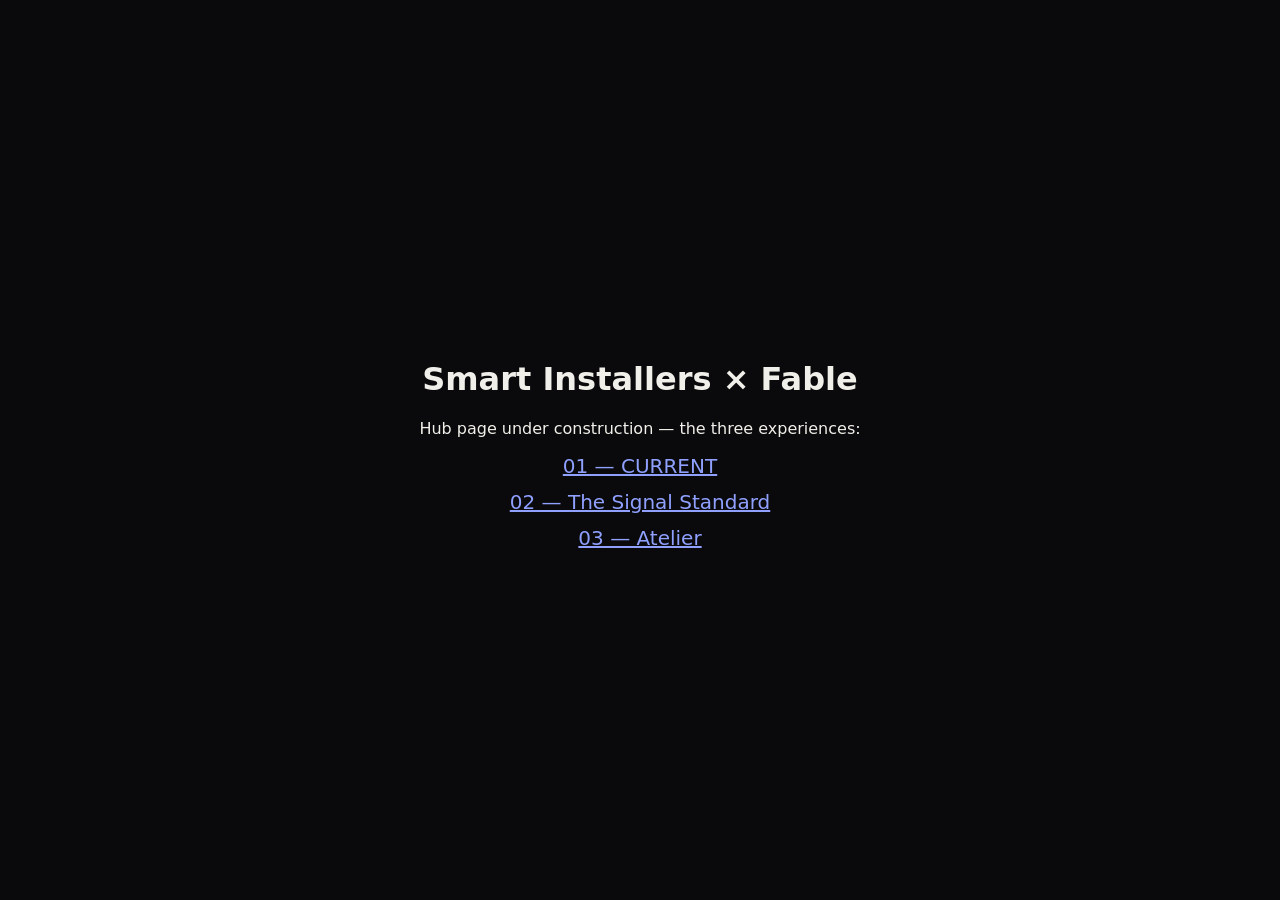
==== index.html @ be8d49db "Site 1 (CURRENT) core + asset pipeline + Pages deploy workflow Co-Authored-By: Claude Fable 5 <norep" ====
<!DOCTYPE html>
<html lang="en">
<head>
<meta charset="UTF-8">
<meta name="viewport" content="width=device-width, initial-scale=1.0">
<title>Smart Installers × Fable — Three Experiences</title>
<meta name="description" content="Three radically different websites for Smart Installers, designed and built end-to-end by Claude (Fable 5).">
<style>
  body{margin:0;background:#0a0a0c;color:#f0efe9;font-family:system-ui,sans-serif;display:grid;place-items:center;min-height:100vh}
  main{text-align:center;padding:40px}
  a{color:#8fa0ff;display:block;margin:12px;font-size:20px}
</style>
</head>
<body>
<main>
  <h1>Smart Installers × Fable</h1>
  <p>Hub page under construction — the three experiences:</p>
  <a href="./current/">01 — CURRENT</a>
  <a href="./signal/">02 — The Signal Standard</a>
  <a href="./atelier/">03 — Atelier</a>
</main>
</body>
</html>
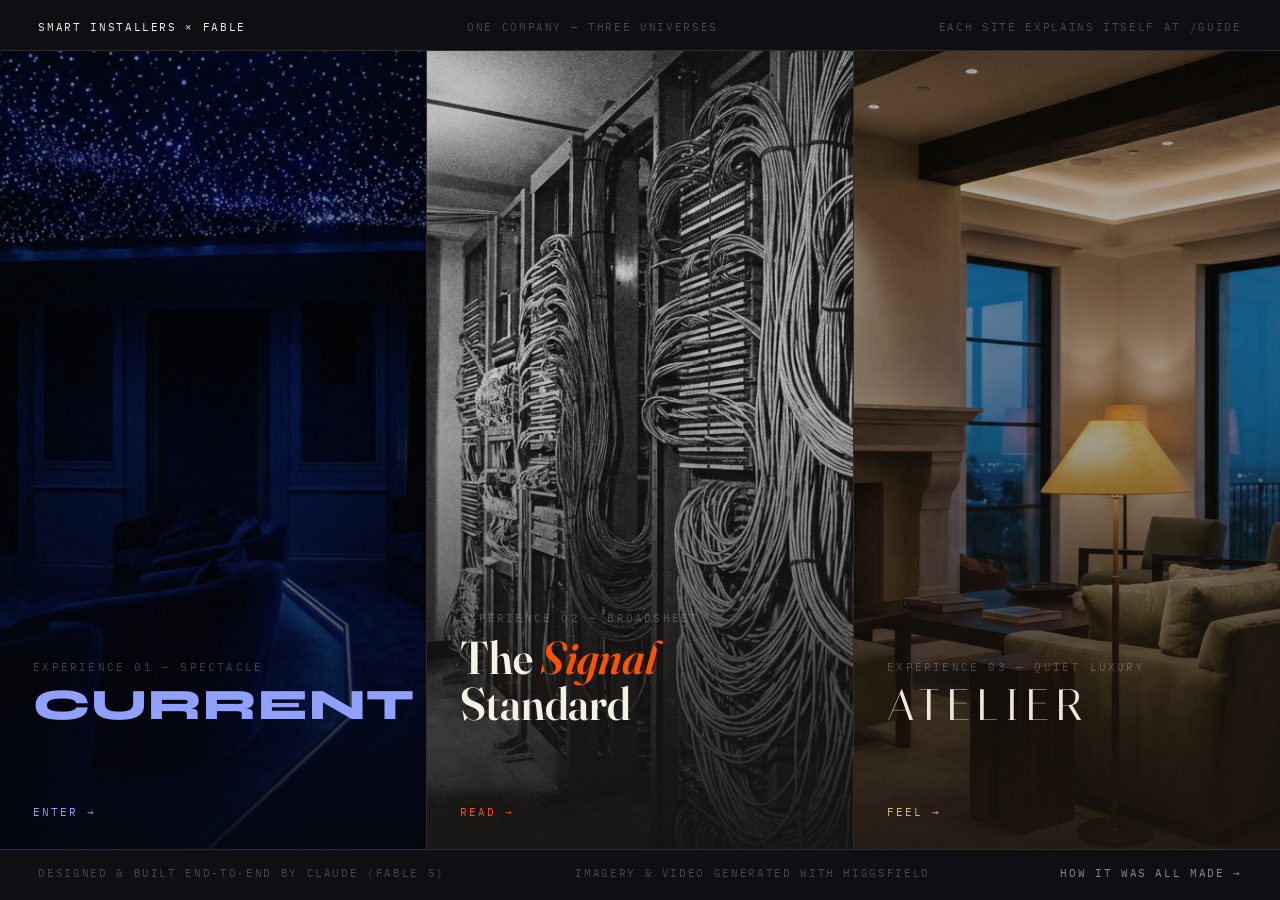
==== commit 3372aa15: "Iteration pass 1: shader pulse seam fix, stat overflow, schematic once-draw, atelier light nav, real" ====
--- a/index.html
+++ b/index.html
@@ -3,21 +3,207 @@
 <head>
 <meta charset="UTF-8">
 <meta name="viewport" content="width=device-width, initial-scale=1.0">
-<title>Smart Installers × Fable — Three Experiences</title>
-<meta name="description" content="Three radically different websites for Smart Installers, designed and built end-to-end by Claude (Fable 5).">
+<title>Smart Installers × Fable — One Company, Three Universes</title>
+<meta name="description" content="Three radically different websites for the same low-voltage company, designed and built end-to-end by Claude (Fable 5): a WebGL night-drive, a kinetic broadsheet, and a quiet-luxury atelier.">
+<meta property="og:title" content="Smart Installers × Fable">
+<meta property="og:description" content="One company. Three universes. Designed and built end-to-end by Claude (Fable 5).">
+<meta property="og:image" content="./atelier/assets/hero-living.jpg">
+<link rel="icon" href="data:image/svg+xml,%3Csvg xmlns='http://www.w3.org/2000/svg' viewBox='0 0 64 64'%3E%3Crect width='64' height='64' rx='14' fill='%23101016'/%3E%3Cpath d='M36 8 L20 36 h10 L26 56 L46 26 h-11 z' fill='%23f0efe9'/%3E%3C/svg%3E">
 <style>
-  body{margin:0;background:#0a0a0c;color:#f0efe9;font-family:system-ui,sans-serif;display:grid;place-items:center;min-height:100vh}
-  main{text-align:center;padding:40px}
-  a{color:#8fa0ff;display:block;margin:12px;font-size:20px}
+  @font-face {
+    font-family: 'Syne';
+    src: url('./current/fonts/syne-latin-wght-normal.woff2') format('woff2-variations');
+    font-weight: 400 800;
+    font-display: swap;
+  }
+  @font-face {
+    font-family: 'Fraunces';
+    src: url('./signal/fonts/fraunces-latin-full-normal.woff2') format('woff2-variations');
+    font-weight: 100 900;
+    font-display: swap;
+  }
+  @font-face {
+    font-family: 'Fraunces';
+    src: url('./signal/fonts/fraunces-latin-full-italic.woff2') format('woff2-variations');
+    font-weight: 100 900;
+    font-style: italic;
+    font-display: swap;
+  }
+  @font-face {
+    font-family: 'Italiana';
+    src: url('./atelier/fonts/italiana-latin-400-normal.woff2') format('woff2');
+    font-display: swap;
+  }
+  @font-face {
+    font-family: 'IBM Plex Mono';
+    src: url('./current/fonts/ibm-plex-mono-latin-400-normal.woff2') format('woff2');
+    font-display: swap;
+  }
+
+  :root {
+    --bg: #0e0e13;
+    --fg: #f0efe9;
+    --dim: rgba(240, 239, 233, 0.55);
+    --faint: rgba(240, 239, 233, 0.26);
+    --hairline: rgba(240, 239, 233, 0.14);
+  }
+  * { margin: 0; padding: 0; box-sizing: border-box; }
+  html, body { height: 100%; }
+  body {
+    background: var(--bg);
+    color: var(--fg);
+    font-family: 'IBM Plex Mono', monospace;
+    display: flex;
+    flex-direction: column;
+    -webkit-font-smoothing: antialiased;
+  }
+  .mono { font-size: 11px; letter-spacing: 0.15em; text-transform: uppercase; }
+
+  header {
+    display: flex;
+    justify-content: space-between;
+    align-items: baseline;
+    gap: 16px;
+    padding: 20px clamp(18px, 3vw, 44px) 16px;
+    border-bottom: 1px solid var(--hairline);
+    flex-wrap: wrap;
+  }
+  header .t { color: var(--fg); }
+  header .s { color: var(--faint); }
+
+  main {
+    flex: 1;
+    display: flex;
+    min-height: 0;
+  }
+  .door {
+    position: relative;
+    flex: 1;
+    min-width: 0;
+    display: flex;
+    flex-direction: column;
+    justify-content: flex-end;
+    text-decoration: none;
+    color: var(--fg);
+    overflow: hidden;
+    border-right: 1px solid var(--hairline);
+    transition: flex 0.75s cubic-bezier(0.22, 1, 0.36, 1);
+  }
+  .door:last-child { border-right: none; }
+  .door:hover, .door:focus-visible { flex: 1.75; outline: none; }
+  .door__bg {
+    position: absolute;
+    inset: 0;
+    background-size: cover;
+    background-position: center;
+    transform: scale(1.06);
+    transition: transform 1.4s cubic-bezier(0.22, 1, 0.36, 1), filter 0.7s;
+    filter: saturate(0.85) brightness(0.8);
+  }
+  .door:hover .door__bg { transform: scale(1.0); filter: saturate(1) brightness(1); }
+  .door__tint { position: absolute; inset: 0; }
+  .door--current .door__tint { background: linear-gradient(to top, rgba(4, 6, 14, 0.94), rgba(4, 6, 14, 0.25) 55%); }
+  .door--signal .door__tint { background: linear-gradient(to top, rgba(23, 21, 18, 0.92), rgba(246, 241, 229, 0.06) 60%); }
+  .door--atelier .door__tint { background: linear-gradient(to top, rgba(26, 19, 14, 0.92), rgba(26, 19, 14, 0.18) 55%); }
+
+  .door__body {
+    position: relative;
+    padding: 26px clamp(18px, 2.6vw, 40px) 30px;
+    display: flex;
+    flex-direction: column;
+    gap: 10px;
+  }
+  .door__no { color: var(--faint); font-size: 11px; letter-spacing: 0.2em; }
+  .door__name { line-height: 1; }
+  .door--current .door__name { font-family: 'Syne', sans-serif; font-weight: 800; font-size: clamp(26px, 3.4vw, 52px); letter-spacing: 0.02em; color: #8fa0ff; }
+  .door--signal .door__name { font-family: 'Fraunces', serif; font-variation-settings: 'opsz' 144, 'WONK' 1; font-weight: 600; font-size: clamp(28px, 3.6vw, 56px); color: #f6f1e5; }
+  .door--signal .door__name em { color: #ff5200; }
+  .door--atelier .door__name { font-family: 'Italiana', serif; font-size: clamp(26px, 3.4vw, 52px); letter-spacing: 0.16em; color: #ede7dc; }
+  .door__desc {
+    color: var(--dim);
+    font-size: 12px;
+    letter-spacing: 0.06em;
+    line-height: 1.6;
+    max-width: 340px;
+    opacity: 0;
+    transform: translateY(8px);
+    transition: opacity 0.5s 0.12s, transform 0.5s 0.12s;
+  }
+  .door:hover .door__desc, .door:focus-visible .door__desc { opacity: 1; transform: none; }
+  .door__cta { color: var(--fg); font-size: 11px; letter-spacing: 0.18em; }
+  .door--current .door__cta { color: #8fa0ff; }
+  .door--signal .door__cta { color: #ff5200; }
+  .door--atelier .door__cta { color: #d9b581; }
+
+  footer {
+    display: flex;
+    justify-content: space-between;
+    gap: 14px 32px;
+    flex-wrap: wrap;
+    padding: 16px clamp(18px, 3vw, 44px) 20px;
+    border-top: 1px solid var(--hairline);
+    color: var(--faint);
+  }
+  footer a { color: var(--dim); text-decoration: none; }
+  footer a:hover { color: var(--fg); }
+
+  @media (max-width: 800px) {
+    main { flex-direction: column; }
+    .door { border-right: none; border-bottom: 1px solid var(--hairline); min-height: 200px; }
+    .door__desc { display: none; }
+    header .s { display: none; }
+  }
+  @media (prefers-reduced-motion: reduce) {
+    .door, .door__bg, .door__desc { transition: none !important; }
+  }
 </style>
 </head>
 <body>
-<main>
-  <h1>Smart Installers × Fable</h1>
-  <p>Hub page under construction — the three experiences:</p>
-  <a href="./current/">01 — CURRENT</a>
-  <a href="./signal/">02 — The Signal Standard</a>
-  <a href="./atelier/">03 — Atelier</a>
-</main>
+  <header class="mono">
+    <span class="t">SMART INSTALLERS × FABLE</span>
+    <span class="s">ONE COMPANY — THREE UNIVERSES</span>
+    <span class="s">EACH SITE EXPLAINS ITSELF AT /GUIDE</span>
+  </header>
+
+  <main>
+    <a class="door door--current" href="./current/">
+      <span class="door__bg" style="background-image: url('./current/assets/project-cinema.jpg')" aria-hidden="true"></span>
+      <span class="door__tint" aria-hidden="true"></span>
+      <span class="door__body">
+        <span class="door__no mono">EXPERIENCE 01 — SPECTACLE</span>
+        <span class="door__name">CURRENT</span>
+        <span class="door__desc">A WebGL night-drive. Custom signal-field shaders, a pinned horizontal gallery, magnetic buttons, one drop of vermilion.</span>
+        <span class="door__cta mono">ENTER →</span>
+      </span>
+    </a>
+
+    <a class="door door--signal" href="./signal/">
+      <span class="door__bg" style="background-image: url('./signal/assets/rackroom.jpg')" aria-hidden="true"></span>
+      <span class="door__tint" aria-hidden="true"></span>
+      <span class="door__body">
+        <span class="door__no mono">EXPERIENCE 02 — BROADSHEET</span>
+        <span class="door__name">The <em>Signal</em> Standard</span>
+        <span class="door__desc">A trade journal set in wonky Fraunces: halftone photography, a self-drawing wiring schematic, a cut-out coupon.</span>
+        <span class="door__cta mono">READ →</span>
+      </span>
+    </a>
+
+    <a class="door door--atelier" href="./atelier/">
+      <span class="door__bg" style="background-image: url('./atelier/assets/hero-living.jpg')" aria-hidden="true"></span>
+      <span class="door__tint" aria-hidden="true"></span>
+      <span class="door__body">
+        <span class="door__no mono">EXPERIENCE 03 — QUIET LUXURY</span>
+        <span class="door__name">ATELIER</span>
+        <span class="door__desc">Dusk photography brought to life with AI video, sticky room chapters, and a lighting dial you can actually turn.</span>
+        <span class="door__cta mono">FEEL →</span>
+      </span>
+    </a>
+  </main>
+
+  <footer class="mono">
+    <span>DESIGNED &amp; BUILT END-TO-END BY CLAUDE (FABLE 5)</span>
+    <span>IMAGERY &amp; VIDEO GENERATED WITH HIGGSFIELD</span>
+    <a href="./current/guide/">HOW IT WAS ALL MADE →</a>
+  </footer>
 </body>
 </html>
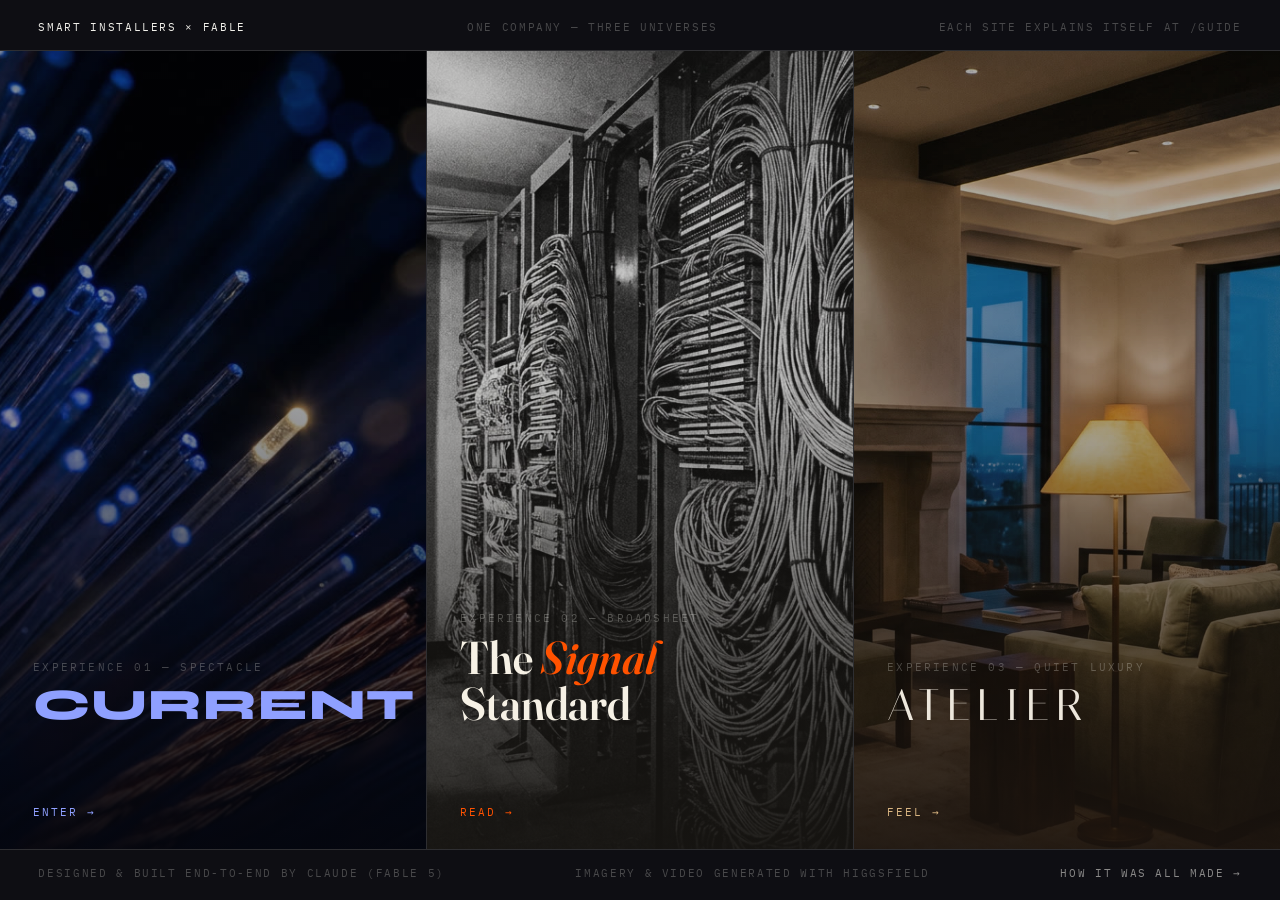
==== commit 9a0df987: "Iteration pass 2: mobile type scale fixes, schematic legibility, graph-paper stage, hub door swap Co" ====
--- a/index.html
+++ b/index.html
@@ -167,7 +167,7 @@
 
   <main>
     <a class="door door--current" href="./current/">
-      <span class="door__bg" style="background-image: url('./current/assets/project-cinema.jpg')" aria-hidden="true"></span>
+      <span class="door__bg" style="background-image: url('./current/assets/project-fiber.jpg')" aria-hidden="true"></span>
       <span class="door__tint" aria-hidden="true"></span>
       <span class="door__body">
         <span class="door__no mono">EXPERIENCE 01 — SPECTACLE</span>
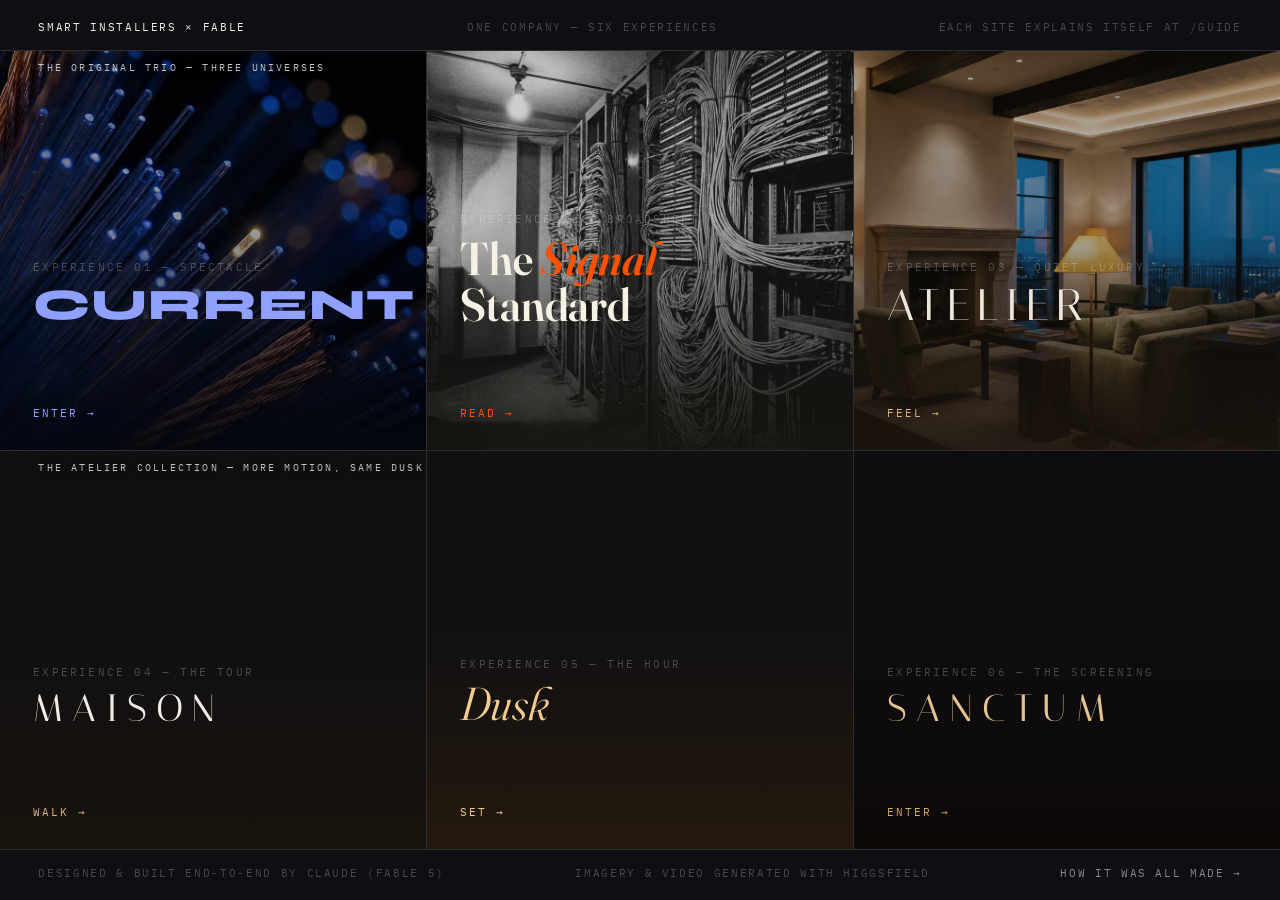
==== commit 239f5426: "Atelier Collection: MAISON, DUSK, SANCTUM sites + guides; six-door hub; asset manifest Co-Authored-B" ====
--- a/index.html
+++ b/index.html
@@ -3,11 +3,11 @@
 <head>
 <meta charset="UTF-8">
 <meta name="viewport" content="width=device-width, initial-scale=1.0">
-<title>Smart Installers × Fable — One Company, Three Universes</title>
-<meta name="description" content="Three radically different websites for the same low-voltage company, designed and built end-to-end by Claude (Fable 5): a WebGL night-drive, a kinetic broadsheet, and a quiet-luxury atelier.">
+<title>Smart Installers × Fable — One Company, Six Experiences</title>
+<meta name="description" content="Six websites for the same low-voltage company, designed and built end-to-end by Claude (Fable 5): a WebGL night-drive, a kinetic broadsheet, and the four-site quiet-luxury Atelier Collection.">
 <meta property="og:title" content="Smart Installers × Fable">
-<meta property="og:description" content="One company. Three universes. Designed and built end-to-end by Claude (Fable 5).">
-<meta property="og:image" content="./atelier/assets/hero-living.jpg">
+<meta property="og:description" content="One company. Six experiences. Designed and built end-to-end by Claude (Fable 5).">
+<meta property="og:image" content="https://am1rarabov1.github.io/-/atelier/assets/hero-living.jpg">
 <link rel="icon" href="data:image/svg+xml,%3Csvg xmlns='http://www.w3.org/2000/svg' viewBox='0 0 64 64'%3E%3Crect width='64' height='64' rx='14' fill='%23101016'/%3E%3Cpath d='M36 8 L20 36 h10 L26 56 L46 26 h-11 z' fill='%23f0efe9'/%3E%3C/svg%3E">
 <style>
   @font-face {
@@ -74,7 +74,27 @@
   main {
     flex: 1;
     display: flex;
+    flex-direction: column;
     min-height: 0;
+  }
+  .row {
+    flex: 1;
+    display: flex;
+    min-height: 0;
+    position: relative;
+  }
+  .row + .row { border-top: 1px solid var(--hairline); }
+  .row__tag {
+    position: absolute;
+    top: 10px;
+    left: clamp(18px, 3vw, 44px);
+    z-index: 3;
+    color: rgba(240, 239, 233, 0.8);
+    font-size: 10px;
+    letter-spacing: 0.22em;
+    text-transform: uppercase;
+    pointer-events: none;
+    text-shadow: 0 1px 8px rgba(0,0,0,0.6);
   }
   .door {
     position: relative;
@@ -134,6 +154,15 @@
   .door--current .door__cta { color: #8fa0ff; }
   .door--signal .door__cta { color: #ff5200; }
   .door--atelier .door__cta { color: #d9b581; }
+  .door--maison .door__tint { background: linear-gradient(to top, rgba(26, 19, 12, 0.92), rgba(26, 19, 12, 0.2) 55%); }
+  .door--dusk .door__tint { background: linear-gradient(to top, rgba(38, 26, 12, 0.9), rgba(38, 26, 12, 0.14) 55%); }
+  .door--sanctum .door__tint { background: linear-gradient(to top, rgba(12, 8, 6, 0.94), rgba(12, 8, 6, 0.28) 55%); }
+  .door--maison .door__name { font-family: 'Italiana', serif; font-size: clamp(24px, 3vw, 46px); letter-spacing: 0.24em; color: #f2ede4; }
+  .door--dusk .door__name { font-family: 'Fraunces', serif; font-variation-settings: 'opsz' 100; font-weight: 340; font-style: italic; font-size: clamp(28px, 3.6vw, 54px); color: #f4cd8d; }
+  .door--sanctum .door__name { font-family: 'Italiana', serif; font-size: clamp(24px, 3vw, 46px); letter-spacing: 0.24em; color: #e6c290; }
+  .door--maison .door__cta { color: #d9b581; }
+  .door--dusk .door__cta { color: #f4cd8d; }
+  .door--sanctum .door__cta { color: #d9a85c; }
 
   footer {
     display: flex;
@@ -148,7 +177,8 @@
   footer a:hover { color: var(--fg); }
 
   @media (max-width: 800px) {
-    main { flex-direction: column; }
+    .row { flex-direction: column; }
+    .row__tag { position: static; padding: 10px clamp(18px, 3vw, 44px) 0; display: block; }
     .door { border-right: none; border-bottom: 1px solid var(--hairline); min-height: 200px; }
     .door__desc { display: none; }
     header .s { display: none; }
@@ -161,12 +191,14 @@
 <body>
   <header class="mono">
     <span class="t">SMART INSTALLERS × FABLE</span>
-    <span class="s">ONE COMPANY — THREE UNIVERSES</span>
+    <span class="s">ONE COMPANY — SIX EXPERIENCES</span>
     <span class="s">EACH SITE EXPLAINS ITSELF AT /GUIDE</span>
   </header>
 
   <main>
-    <a class="door door--current" href="./current/">
+   <div class="row">
+    <span class="row__tag">THE ORIGINAL TRIO — THREE UNIVERSES</span>
+    <a class="door door--current" href="./current/index.html">
       <span class="door__bg" style="background-image: url('./current/assets/project-fiber.jpg')" aria-hidden="true"></span>
       <span class="door__tint" aria-hidden="true"></span>
       <span class="door__body">
@@ -177,7 +209,7 @@
       </span>
     </a>
 
-    <a class="door door--signal" href="./signal/">
+    <a class="door door--signal" href="./signal/index.html">
       <span class="door__bg" style="background-image: url('./signal/assets/rackroom.jpg')" aria-hidden="true"></span>
       <span class="door__tint" aria-hidden="true"></span>
       <span class="door__body">
@@ -188,7 +220,7 @@
       </span>
     </a>
 
-    <a class="door door--atelier" href="./atelier/">
+    <a class="door door--atelier" href="./atelier/index.html">
       <span class="door__bg" style="background-image: url('./atelier/assets/hero-living.jpg')" aria-hidden="true"></span>
       <span class="door__tint" aria-hidden="true"></span>
       <span class="door__body">
@@ -198,12 +230,47 @@
         <span class="door__cta mono">FEEL →</span>
       </span>
     </a>
+   </div>
+
+   <div class="row">
+    <span class="row__tag">THE ATELIER COLLECTION — MORE MOTION, SAME DUSK</span>
+    <a class="door door--maison" href="./maison/index.html">
+      <span class="door__bg" style="background-image: url('./maison/assets/hall.jpg')" aria-hidden="true"></span>
+      <span class="door__tint" aria-hidden="true"></span>
+      <span class="door__body">
+        <span class="door__no mono">EXPERIENCE 04 — THE TOUR</span>
+        <span class="door__name">MAISON</span>
+        <span class="door__desc">A house tour at dusk: pinned mask-wipe room transitions, parallax on three speeds, and a frame that becomes an arch.</span>
+        <span class="door__cta mono">WALK →</span>
+      </span>
+    </a>
+    <a class="door door--dusk" href="./dusk/index.html">
+      <span class="door__bg" style="background-image: url('./dusk/assets/golden.jpg')" aria-hidden="true"></span>
+      <span class="door__tint" aria-hidden="true"></span>
+      <span class="door__body">
+        <span class="door__no mono">EXPERIENCE 05 — THE HOUR</span>
+        <span class="door__name">Dusk</span>
+        <span class="door__desc">Scroll from 17:42 to 23:58: the page's own light falls from golden hour to midnight while a clock keeps your time.</span>
+        <span class="door__cta mono">SET →</span>
+      </span>
+    </a>
+    <a class="door door--sanctum" href="./sanctum/index.html">
+      <span class="door__bg" style="background-image: url('./sanctum/assets/screen.jpg')" aria-hidden="true"></span>
+      <span class="door__tint" aria-hidden="true"></span>
+      <span class="door__body">
+        <span class="door__no mono">EXPERIENCE 06 — THE SCREENING</span>
+        <span class="door__name">SANCTUM</span>
+        <span class="door__desc">A night at the house cinema: curtains that really part, a scroll that zooms through the screen, and end credits you control.</span>
+        <span class="door__cta mono">ENTER →</span>
+      </span>
+    </a>
+   </div>
   </main>
 
   <footer class="mono">
     <span>DESIGNED &amp; BUILT END-TO-END BY CLAUDE (FABLE 5)</span>
     <span>IMAGERY &amp; VIDEO GENERATED WITH HIGGSFIELD</span>
-    <a href="./current/guide/">HOW IT WAS ALL MADE →</a>
+    <a href="./current/guide/index.html">HOW IT WAS ALL MADE →</a>
   </footer>
 </body>
 </html>
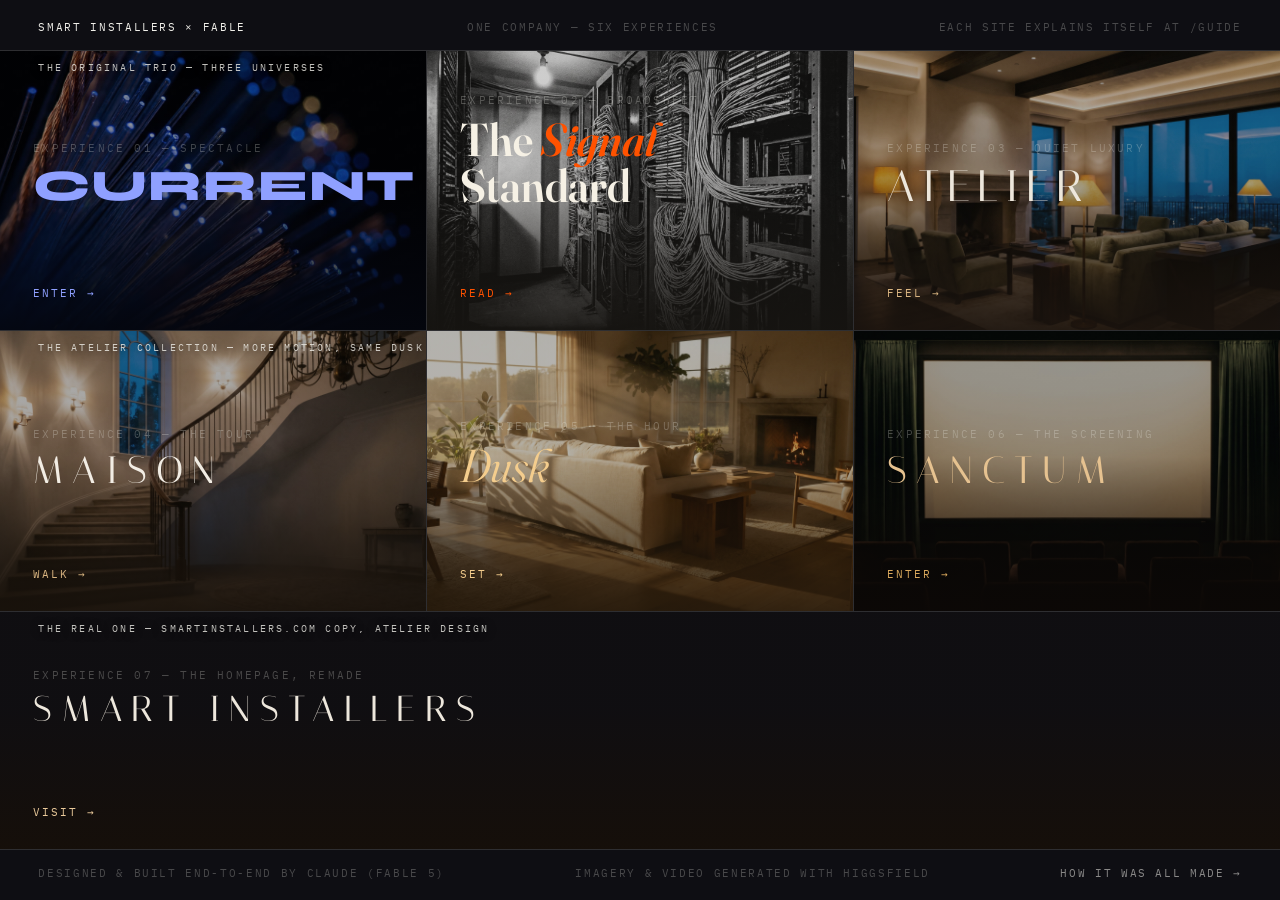
==== commit 67677e1b: "Real-copy Smart Installers homepage in Atelier design (/smart) + hub row + pipeline Co-Authored-By: " ====
--- a/index.html
+++ b/index.html
@@ -163,6 +163,12 @@
   .door--maison .door__cta { color: #d9b581; }
   .door--dusk .door__cta { color: #f4cd8d; }
   .door--sanctum .door__cta { color: #d9a85c; }
+  .row--solo { flex: 0.85; }
+  .door--smart .door__tint { background: linear-gradient(to top, rgba(22, 15, 9, 0.92), rgba(22, 15, 9, 0.18) 60%); }
+  .door--smart .door__name { font-family: 'Italiana', serif; font-size: clamp(22px, 2.8vw, 44px); letter-spacing: 0.26em; color: #ede7dc; }
+  .door--smart .door__cta { color: #e9c99a; }
+  .door--smart .door__desc { max-width: 520px; }
+  .door--smart:hover { flex: 1; }
 
   footer {
     display: flex;
@@ -265,6 +271,20 @@
       </span>
     </a>
    </div>
+
+   <div class="row row--solo">
+    <span class="row__tag">THE REAL ONE — SMARTINSTALLERS.COM COPY, ATELIER DESIGN</span>
+    <a class="door door--smart" href="./smart/index.html">
+      <span class="door__bg" style="background-image: url('./smart/assets/facade.jpg')" aria-hidden="true"></span>
+      <span class="door__tint" aria-hidden="true"></span>
+      <span class="door__body">
+        <span class="door__no mono">EXPERIENCE 07 — THE HOMEPAGE, REMADE</span>
+        <span class="door__name">SMART INSTALLERS</span>
+        <span class="door__desc">The company's actual website copy — services, projects, clients, the 500+ — re-set in the Atelier system with new dusk photography of New York itself.</span>
+        <span class="door__cta mono">VISIT →</span>
+      </span>
+    </a>
+   </div>
   </main>
 
   <footer class="mono">
